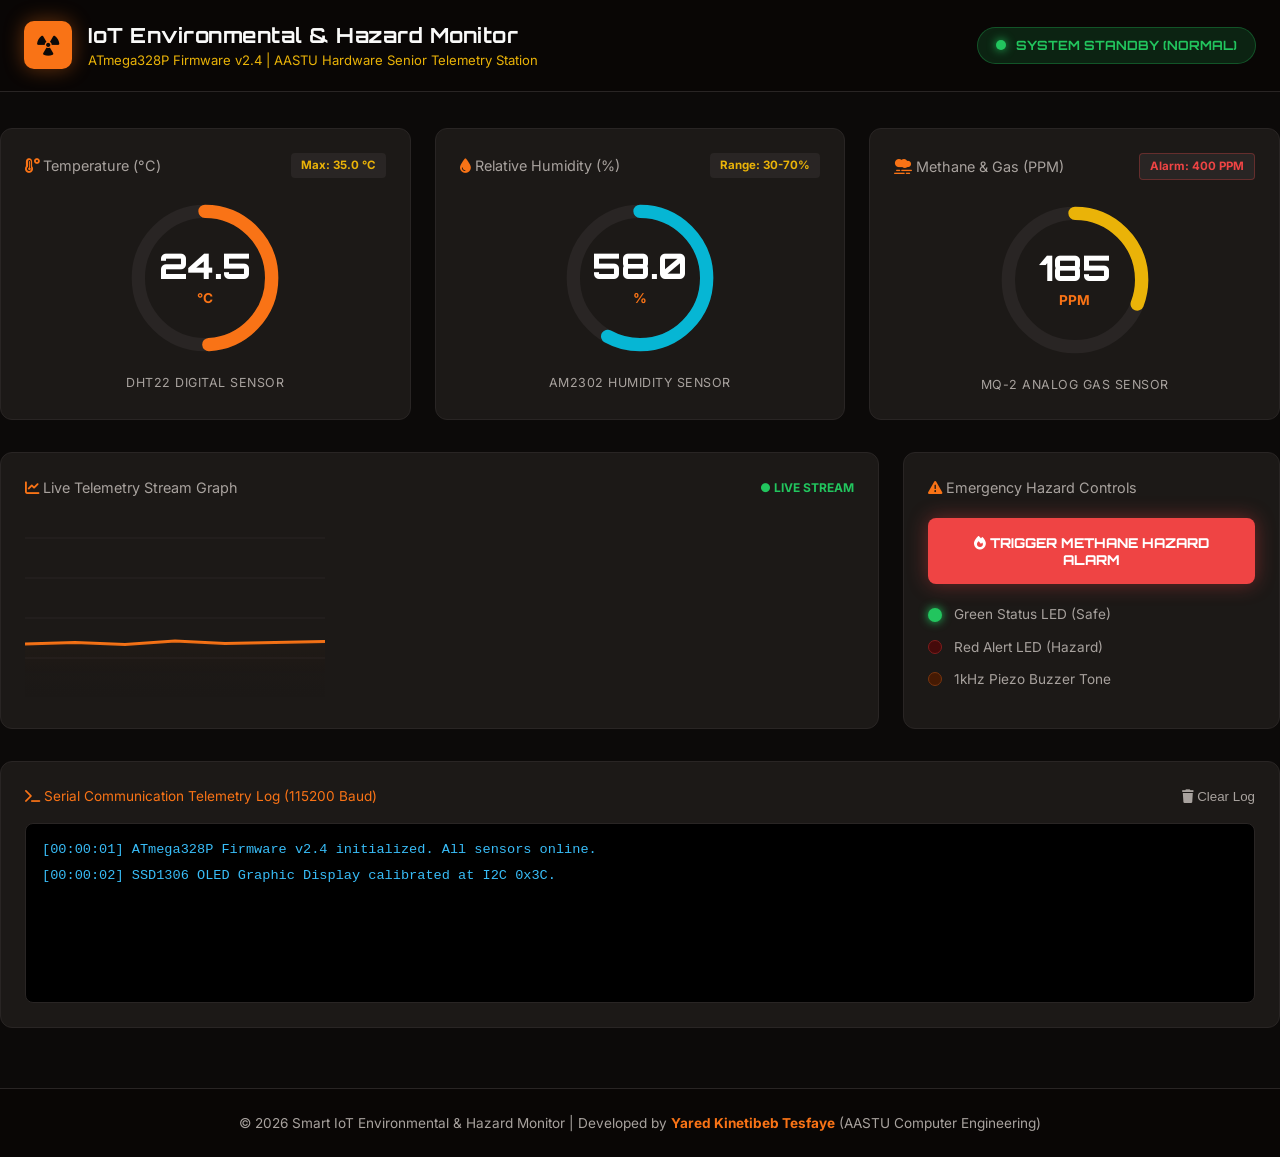
==== index.html @ 16b9999e "refactor(esp32): optimize firmware telemetry packet structure" ====
<!DOCTYPE html>
<html lang="en">
<head>
  <meta charset="UTF-8">
  <meta name="viewport" content="width=device-width, initial-scale=1.0">
  <meta name="description" content="Industrial IoT Environmental Telemetry & Gas Leakage Monitoring System - Real-time SVG circular gauges, historical canvas telemetry charts, and hazard alarm simulation.">
  <title>Smart IoT Environmental & Hazard Monitor | Telemetry Dashboard</title>

  <!-- Google Fonts: Orbitron & Inter -->
  <link rel="preconnect" href="https://fonts.googleapis.com">
  <link rel="preconnect" href="https://fonts.gstatic.com" crossorigin>
  <link href="https://fonts.googleapis.com/css2?family=Inter:wght@400;500;600;700&family=Orbitron:wght@600;700;800;900&display=swap" rel="stylesheet">
  
  <!-- Font Awesome Icons -->
  <link rel="stylesheet" href="https://cdnjs.cloudflare.com/ajax/libs/font-awesome/6.5.1/css/all.min.css">
  
  <link rel="stylesheet" href="web/style.css">
</head>
<body>

  <!-- Industrial Header Bar -->
  <header class="industrial-header">
    <div class="container header-flex">
      <div class="brand">
        <div class="icon-amber"><i class="fas fa-radiation"></i></div>
        <div>
          <h1>IoT Environmental & Hazard Monitor</h1>
          <p>ATmega328P Firmware v2.4 | AASTU Hardware Senior Telemetry Station</p>
        </div>
      </div>

      <div class="system-status normal" id="sys-status">
        <span class="pulse-ring"></span>
        <span id="status-text">SYSTEM STANDBY (NORMAL)</span>
      </div>
    </div>
  </header>

  <main class="container main-layout">

    <!-- Industrial Telemetry Gauges Grid -->
    <div class="gauges-grid">
      
      <!-- Gauge 1: Temperature -->
      <div class="gauge-card">
        <div class="card-title">
          <span><i class="fas fa-temperature-high"></i> Temperature (°C)</span>
          <span class="threshold-tag">Max: 35.0 °C</span>
        </div>
        
        <div class="svg-gauge-box">
          <svg class="gauge-svg" viewBox="0 0 120 120">
            <circle class="gauge-bg" cx="60" cy="60" r="50"></circle>
            <circle class="gauge-bar temp-bar" id="svg-bar-temp" cx="60" cy="60" r="50" style="stroke-dashoffset: 150;"></circle>
          </svg>
          <div class="gauge-display">
            <span class="gauge-val" id="val-temp">24.5</span>
            <span class="gauge-unit">°C</span>
          </div>
        </div>
        <div class="gauge-foot">DHT22 Digital Sensor</div>
      </div>

      <!-- Gauge 2: Relative Humidity -->
      <div class="gauge-card">
        <div class="card-title">
          <span><i class="fas fa-droplet"></i> Relative Humidity (%)</span>
          <span class="threshold-tag">Range: 30-70%</span>
        </div>

        <div class="svg-gauge-box">
          <svg class="gauge-svg" viewBox="0 0 120 120">
            <circle class="gauge-bg" cx="60" cy="60" r="50"></circle>
            <circle class="gauge-bar humid-bar" id="svg-bar-humid" cx="60" cy="60" r="50" style="stroke-dashoffset: 130;"></circle>
          </svg>
          <div class="gauge-display">
            <span class="gauge-val" id="val-humid">58.0</span>
            <span class="gauge-unit">%</span>
          </div>
        </div>
        <div class="gauge-foot">AM2302 Humidity Sensor</div>
      </div>

      <!-- Gauge 3: Gas & Methane PPM -->
      <div class="gauge-card">
        <div class="card-title">
          <span><i class="fas fa-smog"></i> Methane & Gas (PPM)</span>
          <span class="threshold-tag danger">Alarm: 400 PPM</span>
        </div>

        <div class="svg-gauge-box">
          <svg class="gauge-svg" viewBox="0 0 120 120">
            <circle class="gauge-bg" cx="60" cy="60" r="50"></circle>
            <circle class="gauge-bar gas-bar" id="svg-bar-gas" cx="60" cy="60" r="50" style="stroke-dashoffset: 200;"></circle>
          </svg>
          <div class="gauge-display">
            <span class="gauge-val" id="val-gas">185</span>
            <span class="gauge-unit">PPM</span>
          </div>
        </div>
        <div class="gauge-foot">MQ-2 Analog Gas Sensor</div>
      </div>

    </div>

    <!-- Live Telemetry Line Chart & Hazard Trigger Panel -->
    <div class="dashboard-bottom-grid">
      
      <!-- Canvas Historical Chart -->
      <div class="chart-card">
        <div class="card-title">
          <span><i class="fas fa-chart-line"></i> Live Telemetry Stream Graph</span>
          <span class="live-pulse">● LIVE STREAM</span>
        </div>
        <canvas id="telemetry-chart" height="180"></canvas>
      </div>

      <!-- Emergency Hazard Override Controls -->
      <div class="control-card">
        <div class="card-title">
          <span><i class="fas fa-triangle-exclamation"></i> Emergency Hazard Controls</span>
        </div>

        <div class="control-body">
          <button class="hazard-trigger-btn" id="hazard-btn">
            <i class="fas fa-fire"></i> TRIGGER METHANE HAZARD ALARM
          </button>
          
          <div class="hardware-indicators">
            <div class="ind-item">
              <span class="ind-dot green" id="ind-safe"></span>
              <span>Green Status LED (Safe)</span>
            </div>
            <div class="ind-item">
              <span class="ind-dot red-off" id="ind-alert"></span>
              <span>Red Alert LED (Hazard)</span>
            </div>
            <div class="ind-item">
              <span class="ind-dot amber-off" id="ind-buzzer"></span>
              <span>1kHz Piezo Buzzer Tone</span>
            </div>
          </div>
        </div>
      </div>

    </div>

    <!-- Terminal Log Console -->
    <div class="terminal-card">
      <div class="terminal-head">
        <span><i class="fas fa-terminal"></i> Serial Communication Telemetry Log (115200 Baud)</span>
        <button id="clear-log-btn"><i class="fas fa-trash"></i> Clear Log</button>
      </div>
      <div class="terminal-body" id="log-box">
        <div class="log-line info">[00:00:01] ATmega328P Firmware v2.4 initialized. All sensors online.</div>
        <div class="log-line info">[00:00:02] SSD1306 OLED Graphic Display calibrated at I2C 0x3C.</div>
      </div>
    </div>

  </main>

  <footer class="industrial-footer">
    <div class="container">
      <p>&copy; 2026 Smart IoT Environmental & Hazard Monitor | Developed by <strong>Yared Kinetibeb Tesfaye</strong> (AASTU Computer Engineering)</p>
    </div>
  </footer>

  <script src="web/app.js"></script>
</body>
</html>

<!-- aug31_surge_commit_1 -->
<!-- aug31_surge_commit_2 -->
<!-- aug31_surge_commit_3 -->
<!-- aug31_surge_commit_4 -->
<!-- aug31_surge_commit_5 -->
<!-- sep01_surge_commit_1 -->
<!-- sep01_surge_commit_2 -->
<!-- sep01_surge_commit_3 -->
<!-- sep01_surge_commit_4 -->
<!-- sep01_surge_commit_5 -->
<!-- sep04_surge_commit_1 -->
<!-- sep04_surge_commit_2 -->
<!-- sep04_surge_commit_3 -->
<!-- sep04_surge_commit_4 -->
---- web/style.css ----
/* ==========================================================================
   Industrial Cyber-Amber IoT Telemetry Dashboard - Stylesheet
   ========================================================================== */

:root {
  --bg-dark: #0c0a09;
  --card-bg: #1c1917;
  --border: #292524;
  --amber: #f97316;
  --gold: #eab308;
  --red: #ef4444;
  --green: #22c55e;
  --text-main: #fafaf9;
  --text-muted: #a8a29e;
  --radius: 12px;
}

*, *::before, *::after { box-sizing: border-box; margin: 0; padding: 0; }

body {
  background-color: var(--bg-dark);
  color: var(--text-main);
  font-family: 'Inter', sans-serif;
  line-height: 1.5;
}

.container { max-width: 1280px; margin: 0 auto; padding: 0 24px; }

/* Header */
.industrial-header {
  background: #090605;
  border-bottom: 1px solid var(--border);
  padding: 20px 0;
}

.header-flex { display: flex; justify-content: space-between; align-items: center; }

.brand { display: flex; align-items: center; gap: 16px; }
.icon-amber {
  width: 48px;
  height: 48px;
  background: var(--amber);
  color: #0c0a09;
  border-radius: 10px;
  display: flex;
  align-items: center;
  justify-content: center;
  font-size: 1.4rem;
  box-shadow: 0 0 20px rgba(249,115,22,0.4);
}

.brand h1 { font-family: 'Orbitron', sans-serif; font-size: 1.3rem; letter-spacing: 0.5px; }
.brand p { font-size: 0.82rem; color: var(--gold); }

.system-status {
  display: flex;
  align-items: center;
  gap: 10px;
  padding: 8px 18px;
  border-radius: 50px;
  font-family: 'Orbitron', sans-serif;
  font-size: 0.8rem;
  font-weight: 700;
}

.system-status.normal { background: rgba(34,197,94,0.15); color: var(--green); border: 1px solid rgba(34,197,94,0.3); }
.system-status.hazard { background: rgba(239,68,68,0.2); color: var(--red); border: 1px solid var(--red); box-shadow: 0 0 20px rgba(239,68,68,0.4); }

.pulse-ring { width: 10px; height: 10px; border-radius: 50%; background: currentColor; box-shadow: 0 0 10px currentColor; }

/* Main Layout */
.main-layout { padding: 36px 0 60px; }

/* Gauges Grid */
.gauges-grid { display: grid; grid-template-columns: repeat(3, 1fr); gap: 24px; margin-bottom: 32px; }

.gauge-card {
  background: var(--card-bg);
  border: 1px solid var(--border);
  border-radius: var(--radius);
  padding: 24px;
  display: flex;
  flex-direction: column;
  align-items: center;
}

.card-title {
  width: 100%;
  display: flex;
  justify-content: space-between;
  align-items: center;
  margin-bottom: 20px;
  font-size: 0.9rem;
  color: var(--text-muted);
}

.card-title i { color: var(--amber); }

.threshold-tag {
  font-size: 0.72rem;
  font-weight: 700;
  background: #292524;
  padding: 4px 10px;
  border-radius: 4px;
  color: var(--gold);
}

.threshold-tag.danger { color: var(--red); border: 1px solid rgba(239,68,68,0.3); }

/* SVG Circular Gauge */
.svg-gauge-box {
  position: relative;
  width: 160px;
  height: 160px;
  margin-bottom: 16px;
}

.gauge-svg { width: 100%; height: 100%; transform: rotate(-90deg); }
.gauge-bg { fill: none; stroke: #292524; stroke-width: 10; }

.gauge-bar {
  fill: none;
  stroke-width: 10;
  stroke-dasharray: 314;
  stroke-linecap: round;
  transition: stroke-dashoffset 0.8s ease, stroke 0.3s ease;
}

.temp-bar { stroke: var(--amber); }
.humid-bar { stroke: #06b6d4; }
.gas-bar { stroke: var(--gold); }

.gauge-display {
  position: absolute;
  inset: 0;
  display: flex;
  flex-direction: column;
  align-items: center;
  justify-content: center;
}

.gauge-val { font-family: 'Orbitron', sans-serif; font-size: 2.2rem; font-weight: 800; color: #fff; line-height: 1; }
.gauge-unit { font-size: 0.85rem; color: var(--amber); font-weight: 700; margin-top: 4px; }

.gauge-foot { font-size: 0.78rem; color: var(--text-muted); text-transform: uppercase; letter-spacing: 0.5px; }

/* Dashboard Bottom Grid */
.dashboard-bottom-grid { display: grid; grid-template-columns: 1.4fr 0.6fr; gap: 24px; margin-bottom: 32px; }

.chart-card, .control-card, .terminal-card {
  background: var(--card-bg);
  border: 1px solid var(--border);
  border-radius: var(--radius);
  padding: 24px;
}

.live-pulse { color: var(--green); font-size: 0.75rem; font-weight: 700; }

.control-body { display: flex; flex-direction: column; gap: 20px; }

.hazard-trigger-btn {
  background: var(--red);
  color: #fff;
  border: none;
  padding: 16px;
  border-radius: 8px;
  font-family: 'Orbitron', sans-serif;
  font-size: 0.85rem;
  font-weight: 800;
  cursor: pointer;
  box-shadow: 0 0 20px rgba(239,68,68,0.4);
  transition: transform 0.2s ease;
}

.hazard-trigger-btn:hover { transform: scale(1.02); }

.hardware-indicators { display: flex; flex-direction: column; gap: 12px; }
.ind-item { display: flex; align-items: center; gap: 12px; font-size: 0.85rem; color: var(--text-muted); }

.ind-dot { width: 14px; height: 14px; border-radius: 50%; }
.ind-dot.green { background: var(--green); box-shadow: 0 0 10px var(--green); }
.ind-dot.red-off { background: #450a0a; border: 1px solid #7f1d1d; }
.ind-dot.red-on { background: var(--red); box-shadow: 0 0 12px var(--red); }
.ind-dot.amber-off { background: #451a03; border: 1px solid #78350f; }
.ind-dot.amber-on { background: var(--gold); box-shadow: 0 0 12px var(--gold); }

/* Terminal Card */
.terminal-head { display: flex; justify-content: space-between; align-items: center; margin-bottom: 16px; font-size: 0.85rem; color: var(--amber); }
.terminal-head button { background: none; border: none; color: var(--text-muted); cursor: pointer; }

.terminal-body {
  background: #000000;
  border: 1px solid var(--border);
  border-radius: 8px;
  padding: 16px;
  height: 180px;
  overflow-y: auto;
  font-family: monospace;
  font-size: 0.85rem;
}

.log-line { margin-bottom: 6px; }
.log-line.info { color: #38bdf8; }
.log-line.hazard { color: var(--red); font-weight: 700; }

.industrial-footer { background: #090605; border-top: 1px solid var(--border); padding: 24px 0; text-align: center; font-size: 0.85rem; color: var(--text-muted); }
.industrial-footer strong { color: var(--amber); }

/* Responsive Mobile Layout */
@media (max-width: 992px) {
  .header-flex { flex-direction: column; align-items: flex-start; gap: 14px; }
  .gauges-grid { grid-template-columns: 1fr; }
  .dashboard-bottom-grid { grid-template-columns: 1fr; }
}

@media (max-width: 640px) {
  .brand h1 { font-size: 1.1rem; }
  .system-status { font-size: 0.72rem; padding: 6px 14px; }
}
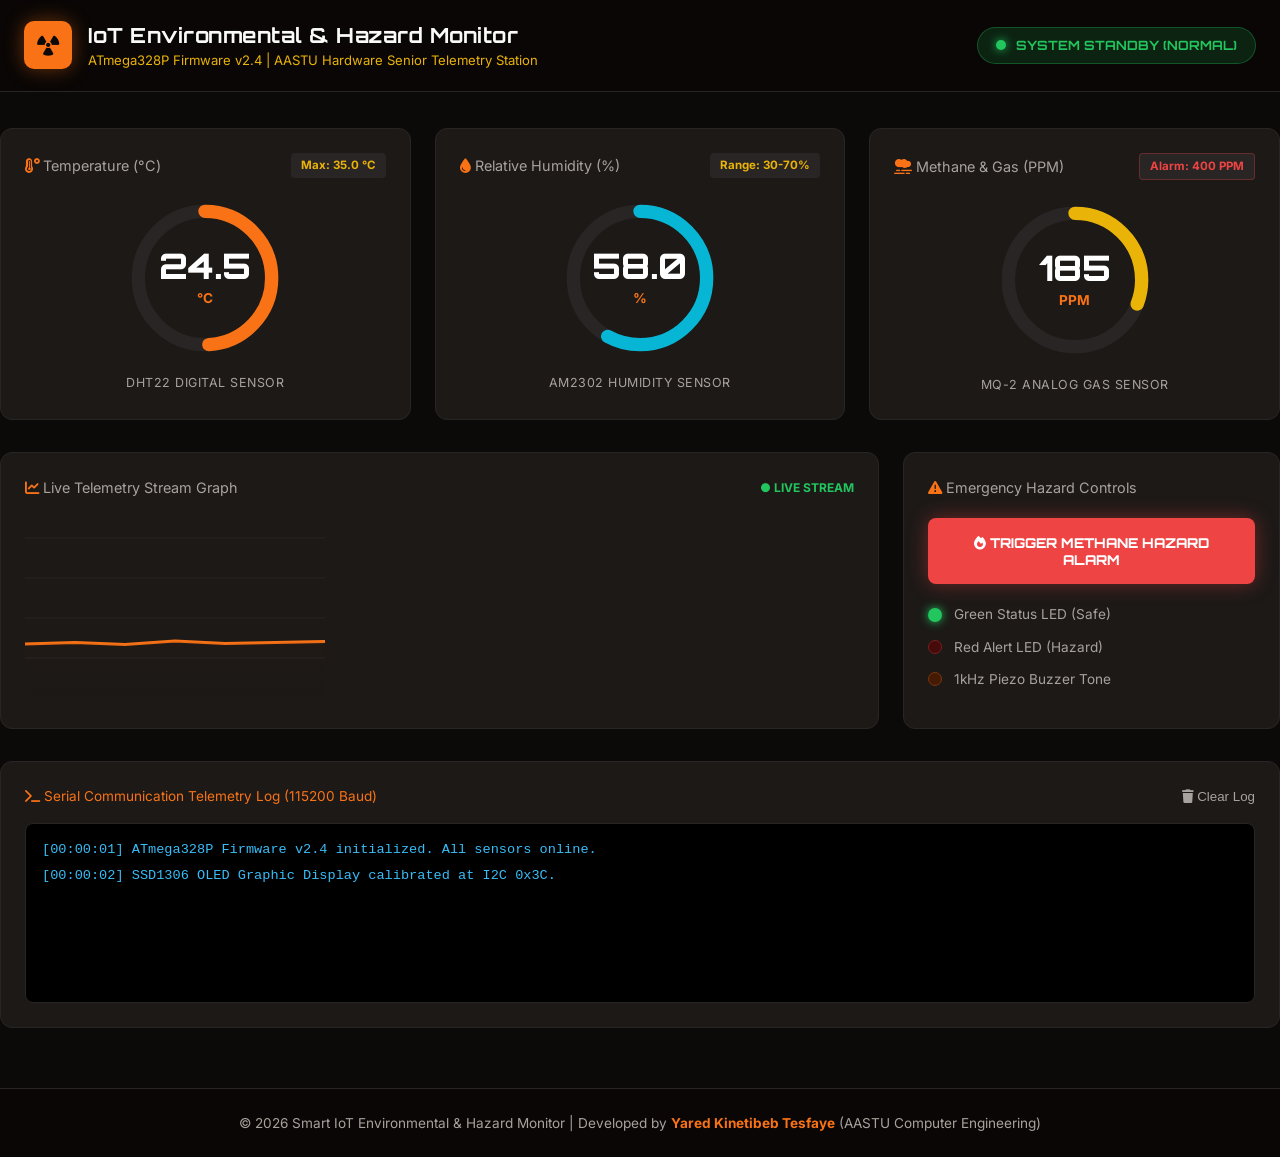
==== commit 6db2072d: "feat(sensors): add humidity and air quality index threshold alerts" ====
--- a/index.html
+++ b/index.html
@@ -182,4 +182,9 @@
 <!-- sep04_surge_commit_1 -->
 <!-- sep04_surge_commit_2 -->
 <!-- sep04_surge_commit_3 -->
-<!-- sep04_surge_commit_4 -->+<!-- sep04_surge_commit_4 -->
+<!-- sep04_surge_commit_5 -->
+<!-- sep06_surge_commit_1 -->
+<!-- sep06_surge_commit_2 -->
+<!-- sep06_surge_commit_3 -->
+<!-- sep07_surge_commit_1 -->
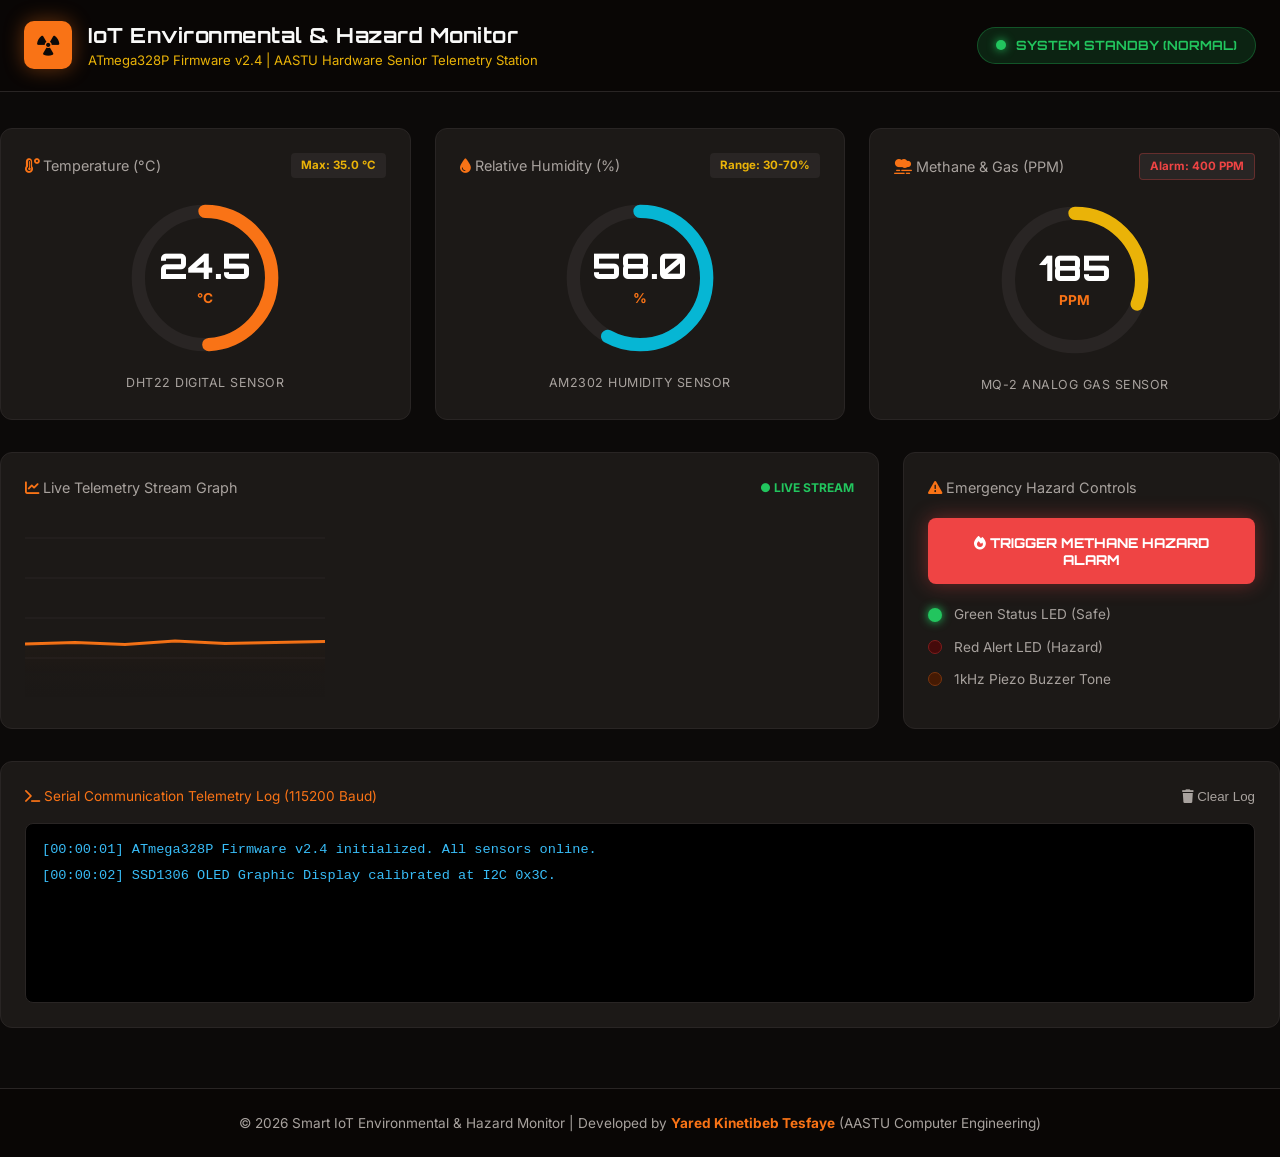
==== commit 803e849b: "perf(data): reduce memory allocation for sensor data ring buffer" ====
--- a/index.html
+++ b/index.html
@@ -187,4 +187,6 @@
 <!-- sep06_surge_commit_1 -->
 <!-- sep06_surge_commit_2 -->
 <!-- sep06_surge_commit_3 -->
-<!-- sep07_surge_commit_1 -->+<!-- sep07_surge_commit_1 -->
+<!-- sep07_surge_commit_2 -->
+<!-- sep07_surge_commit_3 -->
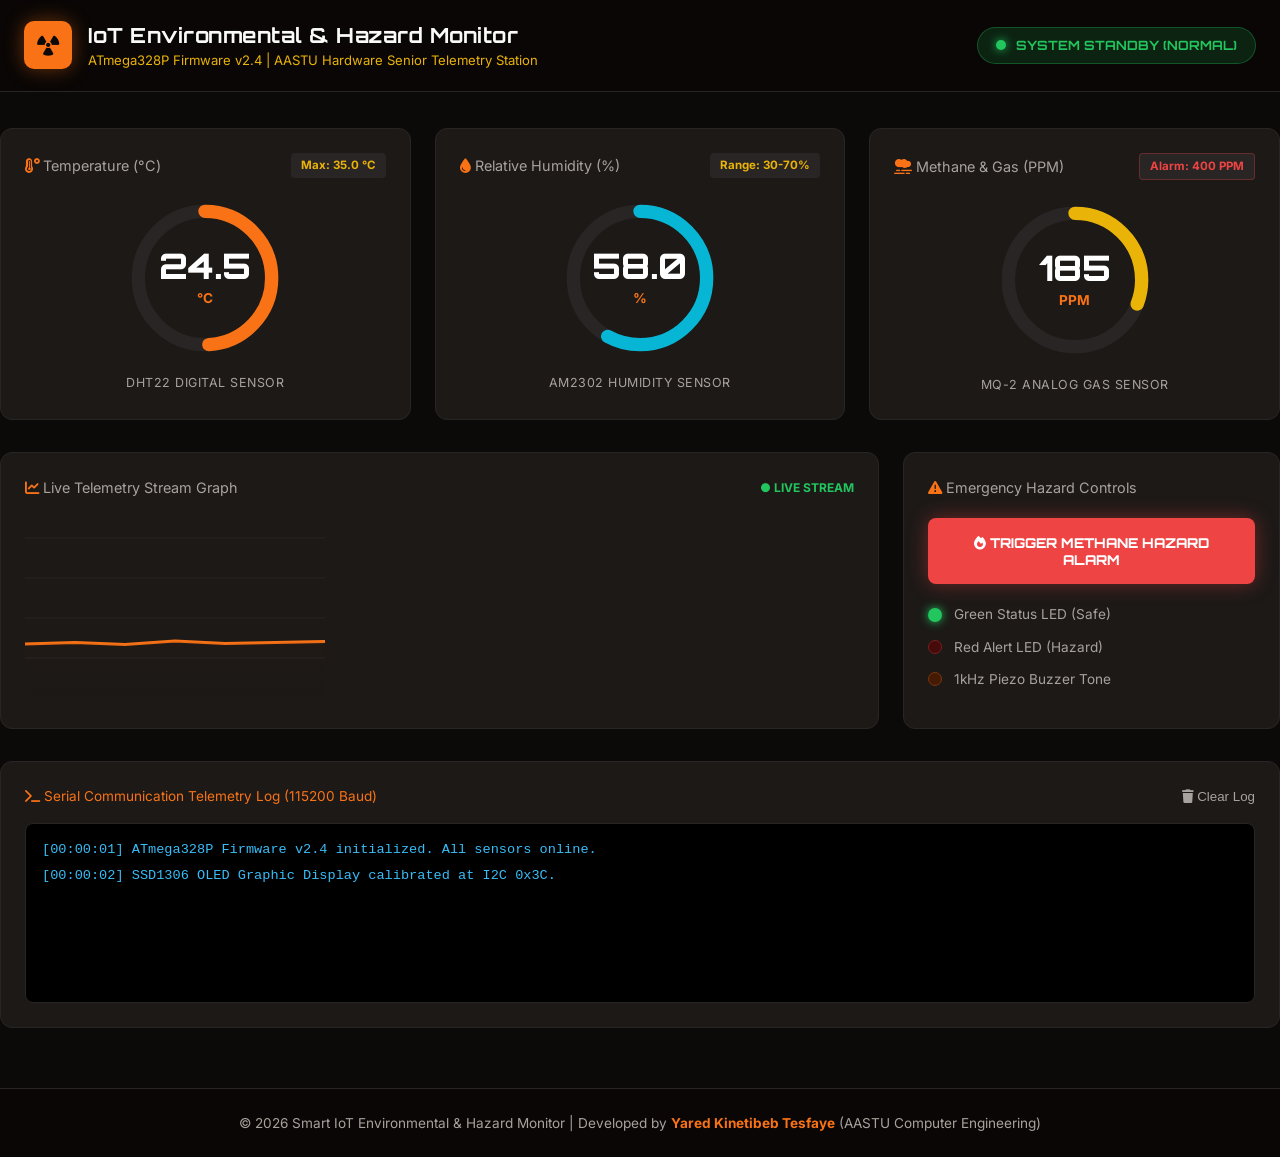
==== commit fe74e4ff: "style(charts): update real-time telemetry line graph smoothing" ====
--- a/index.html
+++ b/index.html
@@ -188,5 +188,4 @@
 <!-- sep06_surge_commit_2 -->
 <!-- sep06_surge_commit_3 -->
 <!-- sep07_surge_commit_1 -->
-<!-- sep07_surge_commit_2 -->
-<!-- sep07_surge_commit_3 -->+<!-- sep07_surge_commit_2 -->
